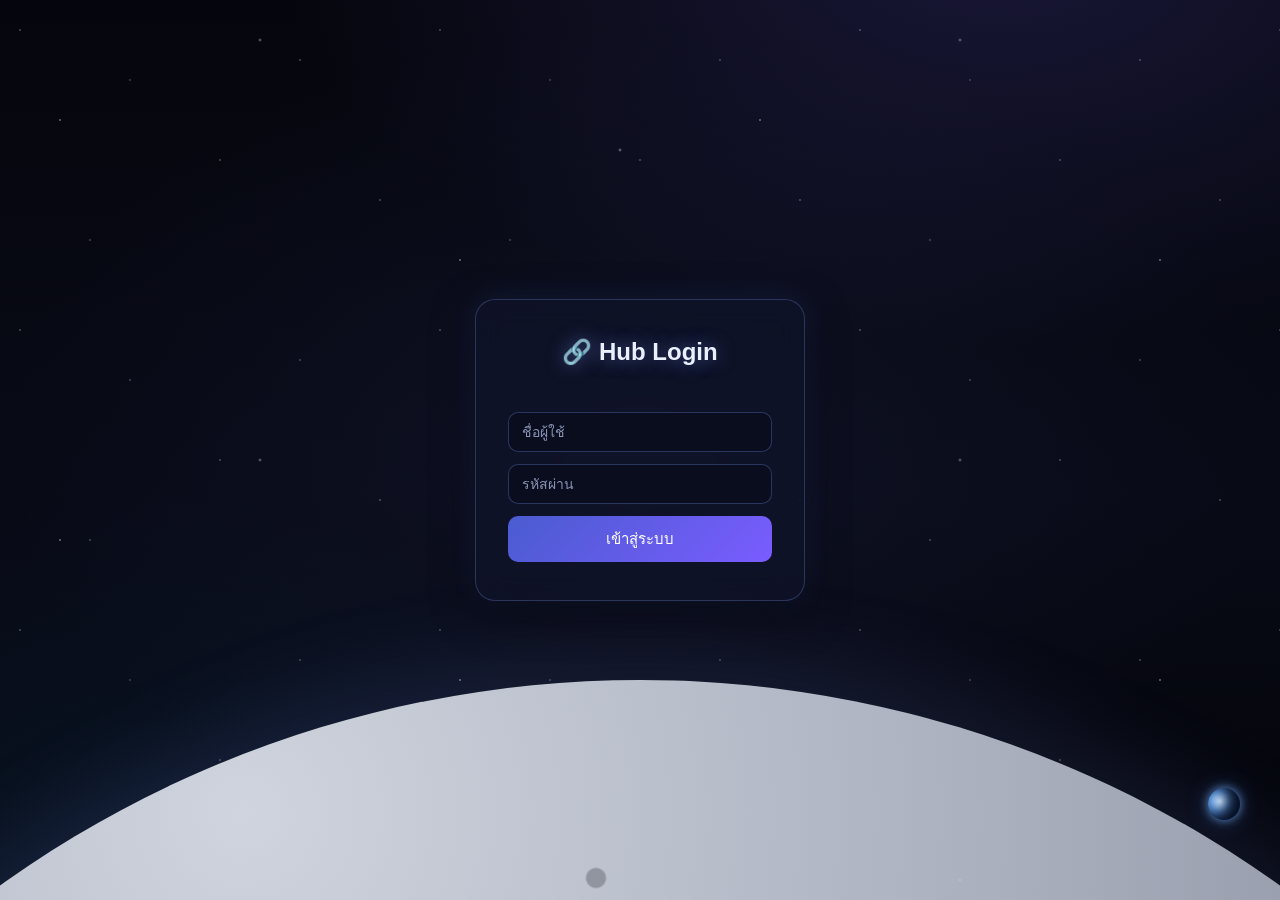
==== admin-users.html @ 7563bb44 "Add files via upload" ====
<!DOCTYPE html>
<html lang="th">
<head>
<meta charset="UTF-8">
<meta name="viewport" content="width=device-width, initial-scale=1.0">
<title>จัดการผู้ใช้ - Hub</title>
<link rel="icon" href="data:image/svg+xml,%3Csvg xmlns='http://www.w3.org/2000/svg' viewBox='0 0 100 100'%3E%3Ctext y='.9em' font-size='90'%3E%F0%9F%94%97%3C/text%3E%3C/svg%3E">
<link rel="stylesheet" href="css/style.css">
</head>
<body>
<div class="topbar">
  <h1>👤 จัดการผู้ใช้</h1>
  <div class="user-info">
    <span id="whoami"></span>
    <a href="hub.html">กลับหน้าหลัก</a>
    <button onclick="logout()">ออกจากระบบ</button>
  </div>
</div>
<div class="container">
  <div class="nav-tabs">
    <a href="admin.html">หมวดหมู่ / ลิงก์</a>
    <a href="admin-users.html" class="active">จัดการผู้ใช้</a>
  </div>

  <div class="admin-section">
    <h3>เพิ่มผู้ใช้ใหม่</h3>
    <div class="form-row">
      <input type="text" id="newUsername" placeholder="ชื่อผู้ใช้">
      <input type="text" id="newPassword" placeholder="รหัสผ่าน">
      <input type="text" id="newDisplayName" placeholder="ชื่อที่แสดง">
      <select id="newRole" onchange="toggleNewCats()">
        <option value="admin">admin</option>
        <option value="user" selected>user</option>
      </select>
      <button class="btn" onclick="addUser()">+ เพิ่มผู้ใช้</button>
    </div>
    <div id="newCatsWrap">
      <div class="cat-hint">เมนูที่ user นี้เห็นในหน้าแรก (ไม่เลือกเลย = เห็นทุกเมนู):</div>
      <div id="newCatsChecks" class="cat-checks"></div>
    </div>
  </div>

  <div class="admin-section">
    <h3>รายชื่อผู้ใช้</h3>
    <table id="userTable">
      <tr><th>ชื่อผู้ใช้</th><th>ชื่อที่แสดง</th><th>สิทธิ์</th><th>เมนูที่เห็น</th><th>รหัสผ่านใหม่</th><th></th></tr>
    </table>
  </div>
</div>

<!-- Modal เลือกเมนูที่ user เห็น -->
<div id="catModal" class="modal-overlay" style="display:none;">
  <div class="modal-box">
    <h3>เมนูที่เห็นในหน้าแรก: <span id="catModalUser" style="color:#ffe14d;"></span></h3>
    <div class="cat-hint">ติ๊กเฉพาะเมนูที่ให้เห็น — ไม่ติ๊กเลย = เห็นทุกเมนู</div>
    <div id="catModalChecks" class="cat-checks"></div>
    <div style="margin-top:18px; text-align:right;">
      <button class="btn" onclick="saveCatModal()">บันทึก</button>
      <button class="btn" style="background:rgba(120,130,150,0.5);" onclick="closeCatModal()">ยกเลิก</button>
    </div>
  </div>
</div>

<script src="js/api.js"></script>
<script>
var session = requireLogin();
if (!session || session.role !== 'admin') {
  alert('หน้านี้สำหรับ admin เท่านั้น');
  window.location.href = 'hub.html';
}
document.getElementById('whoami').textContent = session.displayName + ' (' + session.role + ')';

var allUsers = [];
var allCategories = [];   // ชื่อหมวดทั้งหมด เรียงตาม categoryOrder
var catModalUsername = null;

function loadData() {
  Promise.all([apiGet('getUsers'), apiGet('getLinks')]).then(function (results) {
    var uRes = results[0], lRes = results[1];
    allUsers = (uRes && uRes.success) ? (uRes.data || []) : [];
    allCategories = buildCategoryList((lRes && lRes.success) ? (lRes.data || []) : []);
    buildCatChecks(document.getElementById('newCatsChecks'), []);
    renderUsers();
  });
}
loadData();

function buildCategoryList(links) {
  var order = {};
  var seen = [];
  links.forEach(function (l) {
    if (seen.indexOf(l.category) === -1) { seen.push(l.category); order[l.category] = l.categoryOrder || 0; }
  });
  seen.sort(function (a, b) {
    if (order[a] !== order[b]) return order[a] - order[b];
    return a.localeCompare(b);
  });
  return seen;
}

// สร้าง checkbox หมวดลงใน container (ใช้ DOM ตรงๆ เลี่ยงปัญหา escape ชื่อหมวด)
function buildCatChecks(container, checkedArr) {
  container.innerHTML = '';
  if (!allCategories.length) {
    container.innerHTML = '<span class="cat-hint">ยังไม่มีหมวดในระบบ</span>';
    return;
  }
  allCategories.forEach(function (cat) {
    var label = document.createElement('label');
    label.className = 'cat-check';
    var cb = document.createElement('input');
    cb.type = 'checkbox';
    cb.className = 'cat-cb';
    cb.value = cat;
    if (checkedArr.indexOf(cat) !== -1) cb.checked = true;
    label.appendChild(cb);
    label.appendChild(document.createTextNode(' ' + cat));
    container.appendChild(label);
  });
}

function readChecked(container) {
  var out = [];
  container.querySelectorAll('.cat-cb:checked').forEach(function (cb) { out.push(cb.value); });
  return out;
}

function toggleNewCats() {
  var isUser = document.getElementById('newRole').value === 'user';
  document.getElementById('newCatsWrap').style.display = isUser ? 'block' : 'none';
}

function menuSummary(u) {
  if (u.role === 'admin') return '<span class="cat-hint">ทุกเมนู (admin)</span>';
  var cats = u.allowedCategories || [];
  if (!cats.length) return '<span class="cat-hint">ทุกเมนู</span>';
  return escapeHtml(cats.join(', '));
}

function renderUsers() {
  var table = document.getElementById('userTable');
  table.innerHTML = '<tr><th>ชื่อผู้ใช้</th><th>ชื่อที่แสดง</th><th>สิทธิ์</th><th>เมนูที่เห็น</th><th>รหัสผ่านใหม่</th><th></th></tr>';
  allUsers.forEach(function (u) {
    var menuCell = u.role === 'admin'
      ? menuSummary(u)
      : '<div style="margin-bottom:6px;">' + menuSummary(u) + '</div><button class="btn small" onclick="openCatModal(\'' + escapeAttr(u.username) + '\')">เลือกเมนู</button>';
    var tr = document.createElement('tr');
    tr.innerHTML =
      '<td>' + escapeHtml(u.username) + '</td>' +
      '<td><input type="text" value="' + escapeAttr(u.displayName) + '" onchange="updateUser(\'' + escapeAttr(u.username) + '\',\'displayName\',this.value)"></td>' +
      '<td>' + roleSelect(u.username, u.role) + '</td>' +
      '<td>' + menuCell + '</td>' +
      '<td><input type="text" placeholder="(ไม่เปลี่ยน)" onchange="updateUser(\'' + escapeAttr(u.username) + '\',\'password\',this.value)"></td>' +
      '<td>' + (u.username === session.username ? '' : '<button class="btn small danger" onclick="deleteUser(\'' + escapeAttr(u.username) + '\')">ลบ</button>') + '</td>';
    table.appendChild(tr);
  });
}

function roleSelect(username, current) {
  var roles = ['admin', 'user'];
  var html = '<select onchange="updateUser(\'' + escapeAttr(username) + '\',\'userRole\',this.value)">';
  roles.forEach(function (r) {
    html += '<option value="' + r + '"' + (r === current ? ' selected' : '') + '>' + r + '</option>';
  });
  html += '</select>';
  return html;
}

function addUser() {
  var username = document.getElementById('newUsername').value.trim();
  var password = document.getElementById('newPassword').value.trim();
  var displayName = document.getElementById('newDisplayName').value.trim();
  var role = document.getElementById('newRole').value;
  if (!username || !password) {
    alert('กรอกชื่อผู้ใช้และรหัสผ่าน');
    return;
  }
  var cats = role === 'user' ? readChecked(document.getElementById('newCatsChecks')) : [];
  apiPost('addUser', {
    role: session.role, username: username, password: password,
    displayName: displayName, userRole: role, allowedCategories: cats
  }).then(function (res) {
    if (res.success) {
      document.getElementById('newUsername').value = '';
      document.getElementById('newPassword').value = '';
      document.getElementById('newDisplayName').value = '';
      buildCatChecks(document.getElementById('newCatsChecks'), []);
      loadData();
    } else {
      alert(res.message || 'เพิ่มไม่สำเร็จ');
    }
  });
}

function updateUser(username, field, value) {
  if (field === 'password' && !value) return;
  var payload = { role: session.role, username: username };
  payload[field] = value;
  apiPost('editUser', payload).then(function (res) {
    if (!res.success) alert(res.message || 'แก้ไขไม่สำเร็จ');
    else loadData();
  });
}

function openCatModal(username) {
  var u = allUsers.find(function (x) { return x.username === username; });
  if (!u) return;
  catModalUsername = username;
  document.getElementById('catModalUser').textContent = username;
  buildCatChecks(document.getElementById('catModalChecks'), u.allowedCategories || []);
  document.getElementById('catModal').style.display = 'flex';
}

function closeCatModal() {
  document.getElementById('catModal').style.display = 'none';
  catModalUsername = null;
}

function saveCatModal() {
  if (!catModalUsername) return;
  var cats = readChecked(document.getElementById('catModalChecks'));
  apiPost('editUser', { role: session.role, username: catModalUsername, allowedCategories: cats }).then(function (res) {
    if (res.success) { closeCatModal(); loadData(); }
    else alert(res.message || 'บันทึกไม่สำเร็จ');
  });
}

function deleteUser(username) {
  if (!confirm('ลบผู้ใช้ "' + username + '" ใช่ไหม?')) return;
  apiPost('deleteUser', { role: session.role, username: username }).then(function (res) {
    if (res.success) loadData(); else alert(res.message || 'ลบไม่สำเร็จ');
  });
}

function escapeHtml(s) {
  var div = document.createElement('div');
  div.textContent = s == null ? '' : s;
  return div.innerHTML;
}
function escapeAttr(s) {
  return (s == null ? '' : String(s)).replace(/'/g, "\\'");
}
</script>
</body>
</html>
---- css/style.css ----
* { box-sizing: border-box; }

body {
  margin: 0;
  font-family: 'Segoe UI', 'Tahoma', sans-serif;
  color: #e8ecf5;
  min-height: 100vh;
  position: relative;
  overflow-x: hidden;
  /* ห้วงอวกาศ: ดำ + เนบิวลาม่วง/น้ำเงินจางๆ */
  background:
    radial-gradient(1200px 700px at 78% -8%, rgba(80, 70, 170, 0.28), transparent 60%),
    radial-gradient(1000px 800px at 12% 108%, rgba(30, 90, 150, 0.22), transparent 60%),
    radial-gradient(900px 600px at 50% 50%, rgba(20, 24, 48, 0.55), transparent 70%),
    linear-gradient(180deg, #05060d 0%, #080a16 55%, #04050a 100%);
  background-attachment: fixed;
}

/* ===== ดวงดาว (CSS ล้วน — 2 ชั้น ผ่าน pseudo-element, เบามาก) ===== */
body::before,
body::after {
  content: "";
  position: fixed;
  inset: 0;
  pointer-events: none;
  z-index: 0;
}
/* ชั้นดาวเล็ก ถี่ กระพริบเร็ว */
body::before {
  background-image:
    radial-gradient(1px 1px at 20px 30px, #fff, transparent),
    radial-gradient(1px 1px at 130px 80px, #cfd8ff, transparent),
    radial-gradient(1px 1px at 220px 160px, #fff, transparent),
    radial-gradient(1px 1px at 300px 60px, #e8ecff, transparent),
    radial-gradient(1px 1px at 380px 200px, #fff, transparent),
    radial-gradient(1px 1px at 90px 240px, #d7e0ff, transparent);
  background-repeat: repeat;
  background-size: 420px 300px;
  opacity: 0.7;
  animation: twinkle 4.5s ease-in-out infinite;
}
/* ชั้นดาวใหญ่ ห่าง กระพริบช้า */
body::after {
  background-image:
    radial-gradient(1.6px 1.6px at 60px 120px, #ffffff, transparent),
    radial-gradient(2px 2px at 260px 40px, #bcd0ff, transparent),
    radial-gradient(1.6px 1.6px at 460px 260px, #ffffff, transparent),
    radial-gradient(2px 2px at 620px 150px, #dbe4ff, transparent);
  background-repeat: repeat;
  background-size: 700px 420px;
  opacity: 0.55;
  animation: twinkle 7s ease-in-out infinite reverse;
}
@keyframes twinkle {
  0%, 100% { opacity: 0.35; }
  50%      { opacity: 0.8; }
}

/* ===== ดาวตก (แทรกด้วย JS ใน api.js) ===== */
.shooting-stars {
  position: fixed;
  inset: 0;
  pointer-events: none;
  z-index: 0;
  overflow: hidden;
}
/* ดาวตกแบบสุ่ม — ตำแหน่งเริ่ม/ทิศ/ระยะทาง กำหนดสดๆ ผ่าน CSS variable ที่ api.js สุ่มให้แต่ละดวง */
.shooting-star {
  position: absolute;
  top: var(--sy, 10%);
  left: var(--sx, 60%);
  height: 2px;
  width: 130px;
  background: linear-gradient(90deg, #ffffff, rgba(255, 255, 255, 0));
  border-radius: 2px;
  filter: drop-shadow(0 0 6px rgba(180, 210, 255, 0.9));
  opacity: 0;
  transform: rotate(var(--srot, -42deg));
  animation: shoot-random 1.1s ease-in forwards;
}
@keyframes shoot-random {
  0%   { transform: translate(0, 0) rotate(var(--srot, -42deg)); opacity: 0; }
  8%   { opacity: 1; }
  70%  { opacity: 1; }
  100% { transform: translate(var(--stx, -480px), var(--sty, 420px)) rotate(var(--srot, -42deg)); opacity: 0; }
}

/* อุกกาบาตดวงใหญ่ มีไฟ — โผล่มาสลับกับดาวตกเส้นบางๆ เป็นบางครั้ง */
.shooting-star.fireball {
  height: 5px;
  width: 220px;
  background: linear-gradient(90deg, #fff8e6 0%, #ffcf7a 25%, #ff8a3d 55%, rgba(255, 90, 20, 0) 100%);
  border-radius: 3px;
  filter: drop-shadow(0 0 10px rgba(255, 170, 80, 0.9)) drop-shadow(0 0 24px rgba(255, 110, 40, 0.6));
}
.shooting-star.fireball::before {
  content: "";
  position: absolute;
  left: -5px;
  top: 50%;
  width: 14px;
  height: 14px;
  margin-top: -7px;
  border-radius: 50%;
  background: radial-gradient(circle, #fff8e6 0%, #ffcf7a 40%, #ff6a1e 75%, rgba(255, 90, 20, 0) 100%);
  box-shadow: 0 0 18px 6px rgba(255, 140, 60, 0.85);
}

/* ===== การระเบิดตอนอุกกาบาตชนโลก/ดวงจันทร์ (สร้าง+ลบด้วย JS) ===== */
.impact-boom {
  position: fixed;
  width: 12px;
  height: 12px;
  border-radius: 50%;
  transform: translate(-50%, -50%) scale(0);
  background: radial-gradient(circle, #ffffff 0%, #ffe08a 22%, #ff8a3d 50%, rgba(255, 80, 20, 0) 72%);
  filter: drop-shadow(0 0 14px rgba(255, 150, 60, 0.95));
  z-index: 1;
  pointer-events: none;
  animation: boom 0.75s ease-out forwards;
}
.impact-boom::before {
  content: "";
  position: absolute;
  inset: 0;
  border-radius: 50%;
  border: 2px solid rgba(255, 205, 130, 0.85);
  transform: scale(1);
  animation: boom-ring 0.75s ease-out forwards;
}
@keyframes boom {
  0%   { transform: translate(-50%, -50%) scale(0); opacity: 1; }
  55%  { opacity: 1; }
  100% { transform: translate(-50%, -50%) scale(10); opacity: 0; }
}
@keyframes boom-ring {
  0%   { transform: scale(1); opacity: 0.9; }
  100% { transform: scale(18); opacity: 0; }
}

/* ===== ผิวดวงจันทร์ โค้งเต็มขอบล่าง (earthrise style) ===== */
.moon-surface {
  position: fixed;
  left: 50%;
  bottom: -1980px;               /* วงกลมยักษ์จมลงล่าง เหลือแค่ส่วนโค้งบนโผล่เป็นขอบฟ้า (กินพื้นที่ล่าง ~1/3) */
  width: 2200px;
  height: 2200px;
  transform: translateX(-50%);
  border-radius: 50%;
  z-index: 0;
  pointer-events: none;
  overflow: hidden;
  /* หลุมอุกกาบาต (วางแถบบนของวงกลม = ส่วนที่โผล่พ้นจอ) + เนื้อผิวเทาไล่แสงจากซ้ายบน */
  background:
    radial-gradient(circle at 30% 15.5%, rgba(40,42,52,0.55) 0 26px, rgba(190,194,206,0.28) 27px 32px, transparent 34px),
    radial-gradient(circle at 44% 17.5%, rgba(40,42,52,0.5) 0 40px, rgba(190,194,206,0.25) 41px 47px, transparent 49px),
    radial-gradient(circle at 58% 14.5%, rgba(40,42,52,0.5) 0 20px, rgba(190,194,206,0.28) 21px 25px, transparent 27px),
    radial-gradient(circle at 68% 18%,  rgba(40,42,52,0.45) 0 34px, rgba(190,194,206,0.24) 35px 40px, transparent 42px),
    radial-gradient(circle at 22% 19%,  rgba(40,42,52,0.45) 0 18px, rgba(190,194,206,0.22) 19px 23px, transparent 25px),
    radial-gradient(circle at 50% 21%,  rgba(40,42,52,0.4) 0 30px, rgba(190,194,206,0.2) 31px 36px, transparent 38px),
    radial-gradient(circle at 37% 22.5%,rgba(40,42,52,0.38) 0 14px, transparent 16px),
    radial-gradient(circle at 63% 23%,  rgba(40,42,52,0.36) 0 22px, rgba(190,194,206,0.18) 23px 26px, transparent 28px),
    radial-gradient(circle at 76% 21.5%,rgba(40,42,52,0.34) 0 12px, transparent 14px),
    /* หลุมเพิ่มเติม — ให้ผิวขรุขระขึ้น */
    radial-gradient(circle at 16% 22%,  rgba(40,42,52,0.4) 0 24px, rgba(190,194,206,0.2) 25px 29px, transparent 31px),
    radial-gradient(circle at 84% 24%,  rgba(40,42,52,0.38) 0 28px, rgba(190,194,206,0.18) 29px 33px, transparent 35px),
    radial-gradient(circle at 40% 12%,  rgba(40,42,52,0.42) 0 12px, transparent 14px),
    radial-gradient(circle at 54% 26%,  rgba(40,42,52,0.34) 0 16px, transparent 18px),
    radial-gradient(circle at 28% 25.5%,rgba(40,42,52,0.3) 0 10px, transparent 12px),
    radial-gradient(circle at 71% 26.5%,rgba(40,42,52,0.32) 0 15px, transparent 17px),
    radial-gradient(circle at 48% 9%,   rgba(40,42,52,0.3) 0 9px,  transparent 11px),
    radial-gradient(circle at 20% 13%,  rgba(40,42,52,0.28) 0 8px,  transparent 10px),
    radial-gradient(circle at 66% 11%,  rgba(40,42,52,0.28) 0 7px,  transparent 9px),
    radial-gradient(circle at 32% 6%, #cfd4de 0%, #a9afbd 30%, #7e8494 60%, #4c505d 100%);
  box-shadow: 0 -30px 90px rgba(120, 150, 255, 0.12);  /* ขอบฟ้าเรืองแสงจางๆ */
}
/* ===== โลก ดวงเล็ก เสี้ยวสีฟ้า มุมล่างขวา ===== */
.earth {
  position: fixed;
  bottom: 80px;
  right: 40px;
  width: 32px;
  height: 32px;
  border-radius: 50%;
  z-index: 0;
  pointer-events: none;
  background:
    radial-gradient(circle at 38% 42%, #cfe6ff 0%, #5b93d6 38%, #2f5fa8 70%, #1d3c72 100%);
  /* เสี้ยว: ด้านขวาจมเงามืด + ชั้นบรรยากาศเรืองฟ้า */
  box-shadow:
    inset -11px -4px 13px rgba(3, 8, 22, 0.92),
    0 0 10px rgba(120, 180, 255, 0.7),
    0 0 22px rgba(90, 150, 255, 0.35);
  animation: earthglow 7s ease-in-out infinite;
}
@keyframes earthglow {
  0%, 100% { box-shadow: inset -11px -4px 13px rgba(3,8,22,0.92), 0 0 10px rgba(120,180,255,0.6), 0 0 22px rgba(90,150,255,0.3); }
  50%      { box-shadow: inset -11px -4px 13px rgba(3,8,22,0.92), 0 0 14px rgba(140,195,255,0.8), 0 0 28px rgba(110,165,255,0.45); }
}

/* ทำให้เนื้อหาลอยเหนือชั้นดาว */
.topbar, .container, .login-wrap { position: relative; z-index: 1; }

.topbar {
  display: flex;
  align-items: center;
  justify-content: space-between;
  background: rgba(14, 18, 38, 0.6);
  backdrop-filter: blur(10px);
  border-bottom: 1px solid rgba(120, 150, 255, 0.18);
  color: #fff;
  padding: 14px 20px;
}
.topbar h1 { font-size: 18px; margin: 0; letter-spacing: 0.3px; }
.topbar .user-info { display: flex; align-items: center; gap: 12px; font-size: 14px; }
.topbar a, .topbar button {
  background: rgba(120, 150, 255, 0.15);
  border: 1px solid rgba(140, 170, 255, 0.25);
  color: #e8ecf5;
  padding: 6px 14px;
  border-radius: 8px;
  cursor: pointer;
  font-size: 13px;
  text-decoration: none;
  transition: background .15s, box-shadow .15s, transform .15s;
}
.topbar a:hover, .topbar button:hover {
  background: rgba(120, 150, 255, 0.32);
  box-shadow: 0 0 12px rgba(120, 150, 255, 0.4);
  transform: scale(1.07);
}

/* ปุ่มแฮมเบอร์เกอร์ (มือถือ) — inject ผ่าน api.js */
.topbar-toggle {
  display: none;
  background: rgba(120, 150, 255, 0.15);
  border: 1px solid rgba(140, 170, 255, 0.25);
  color: #e8ecf5;
  font-size: 20px;
  line-height: 1;
  padding: 6px 13px;
  border-radius: 8px;
  cursor: pointer;
  transition: background .15s, transform .15s;
}
.topbar-toggle:hover { background: rgba(120, 150, 255, 0.32); transform: scale(1.07); }

.container { max-width: 1000px; margin: 0 auto; padding: 28px 20px 70px; }

.category-block { margin-bottom: 36px; }
.category-title {
  font-size: 18px;
  font-weight: 700;
  color: #ffe14d;
  border-bottom: 1px dashed rgba(255, 220, 90, 0.45);
  padding-bottom: 8px;
  margin-bottom: 18px;
  text-shadow: 0 0 8px rgba(255, 225, 80, 0.85), 0 0 18px rgba(255, 200, 40, 0.5);
}
/* หน้าแรก: หมวดเรียง 3 คอลัมน์ */
.hub-categories {
  display: grid;
  grid-template-columns: repeat(3, 1fr);
  gap: 20px;
  align-items: start;
}
.hub-categories .category-block { margin-bottom: 0; }
.link-grid {
  display: grid;
  grid-template-columns: repeat(auto-fill, minmax(240px, 1fr));
  gap: 16px;
}
.link-list { display: flex; flex-direction: column; gap: 12px; }
.link-card {
  display: block;
  background: rgba(20, 26, 52, 0.55);
  border: 1px solid rgba(130, 160, 255, 0.28);
  border-radius: 16px;
  padding: 16px 18px;
  text-align: left;
  color: #eaf0ff;
  text-decoration: none;
  backdrop-filter: blur(6px);
  transition: transform .15s, box-shadow .15s, border-color .15s, background .15s;
}
.link-card .link-name { display: block; font-weight: 600; }
.link-card .link-desc {
  display: block;
  margin-top: 5px;
  font-size: 12.5px;
  font-weight: 400;
  color: #a6b0d4;
  line-height: 1.4;
}
.link-card:hover {
  transform: translateY(-4px) scale(1.03);
  background: rgba(40, 52, 100, 0.7);
  border-color: rgba(150, 190, 255, 0.7);
  box-shadow: 0 8px 28px rgba(80, 120, 255, 0.4), 0 0 0 1px rgba(150, 190, 255, 0.25);
}

.login-wrap { min-height: 100vh; display: flex; align-items: center; justify-content: center; }
.login-box {
  background: rgba(16, 20, 42, 0.7);
  border: 1px solid rgba(130, 160, 255, 0.25);
  backdrop-filter: blur(14px);
  padding: 38px 32px;
  border-radius: 20px;
  box-shadow: 0 12px 40px rgba(0, 0, 0, 0.55), 0 0 30px rgba(80, 110, 220, 0.2);
  width: 330px;
}
.login-box h2 { margin-top: 0; text-align: center; color: #eaf0ff; text-shadow: 0 0 18px rgba(120, 150, 255, 0.5); }
.login-box input {
  width: 100%;
  padding: 11px 13px;
  margin-bottom: 12px;
  background: rgba(8, 12, 28, 0.7);
  border: 1px solid rgba(120, 150, 255, 0.3);
  border-radius: 10px;
  font-size: 14px;
  color: #eaf0ff;
}
.login-box input::placeholder { color: #8a93b5; }
.login-box input:focus { outline: none; border-color: rgba(150, 190, 255, 0.8); box-shadow: 0 0 12px rgba(120, 150, 255, 0.4); }
.login-box button {
  width: 100%;
  padding: 11px;
  background: linear-gradient(135deg, #4a5cd0, #7a5cff);
  color: #fff;
  border: none;
  border-radius: 10px;
  font-size: 15px;
  cursor: pointer;
  transition: box-shadow .15s, transform .1s;
}
.login-box button:hover { box-shadow: 0 0 20px rgba(120, 120, 255, 0.6); transform: translateY(-2px) scale(1.03); }
.error-msg { color: #ff8a9c; font-size: 13px; margin-bottom: 10px; min-height: 16px; }

/* ===== เลือกเมนูต่อ user (checkbox หมวด) ===== */
.cat-hint { font-size: 13px; color: #aeb8dd; margin-bottom: 8px; }
.cat-checks { display: flex; flex-wrap: wrap; gap: 8px 16px; }
.cat-check {
  display: inline-flex;
  align-items: center;
  gap: 6px;
  font-size: 14px;
  color: #dbe1f5;
  background: rgba(8, 12, 28, 0.55);
  border: 1px solid rgba(120, 150, 255, 0.25);
  border-radius: 8px;
  padding: 6px 12px;
  cursor: pointer;
}
.cat-check input { accent-color: #7a5cff; cursor: pointer; }

.modal-overlay {
  position: fixed;
  inset: 0;
  z-index: 50;
  background: rgba(4, 6, 14, 0.7);
  backdrop-filter: blur(4px);
  display: flex;
  align-items: center;
  justify-content: center;
  padding: 20px;
}
.modal-box {
  background: rgba(18, 22, 44, 0.96);
  border: 1px solid rgba(130, 160, 255, 0.3);
  border-radius: 18px;
  padding: 26px;
  width: 100%;
  max-width: 520px;
  max-height: 82vh;
  overflow-y: auto;
  box-shadow: 0 16px 50px rgba(0, 0, 0, 0.6);
}
.modal-box h3 { margin-top: 0; color: #eaf0ff; }

.admin-section {
  background: rgba(16, 20, 42, 0.6);
  border: 1px solid rgba(130, 160, 255, 0.2);
  backdrop-filter: blur(8px);
  border-radius: 16px;
  padding: 22px;
  margin-bottom: 24px;
}
.admin-section h3 { margin-top: 0; color: #eaf0ff; }
.form-row { display: flex; gap: 10px; flex-wrap: wrap; margin-bottom: 14px; }
.form-row input, .form-row select {
  padding: 9px 11px;
  background: rgba(8, 12, 28, 0.7);
  border: 1px solid rgba(120, 150, 255, 0.3);
  border-radius: 8px;
  font-size: 14px;
  color: #eaf0ff;
  flex: 1;
  min-width: 140px;
}
.form-row input::placeholder { color: #8a93b5; }
.form-row input:focus, .form-row select:focus { outline: none; border-color: rgba(150, 190, 255, 0.8); }

.btn {
  padding: 9px 16px;
  border: none;
  border-radius: 8px;
  background: linear-gradient(135deg, #4a5cd0, #7a5cff);
  color: #fff;
  cursor: pointer;
  font-size: 14px;
  transition: box-shadow .15s, transform .1s;
}
.btn:hover { box-shadow: 0 0 16px rgba(120, 120, 255, 0.5); transform: translateY(-2px) scale(1.05); }
.btn.danger { background: linear-gradient(135deg, #c0392b, #e05575); }
.btn.danger:hover { box-shadow: 0 0 16px rgba(224, 85, 117, 0.5); }
.btn.small { padding: 5px 11px; font-size: 12px; }
.btn.on { background: linear-gradient(135deg, #2e9e5b, #3fd07a); }
.btn.off { background: rgba(120, 130, 150, 0.5); }
.btn:disabled { opacity: 0.3; cursor: default; }
.btn:disabled:hover { animation: none; transform: none; box-shadow: none; }

table { width: 100%; border-collapse: collapse; font-size: 14px; }
th, td { padding: 9px 10px; border-bottom: 1px solid rgba(130, 160, 255, 0.15); text-align: left; }
th { color: #aeb8dd; font-weight: 600; }
table input {
  background: rgba(8, 12, 28, 0.7);
  border: 1px solid rgba(120, 150, 255, 0.25);
  border-radius: 6px;
  color: #eaf0ff;
  padding: 6px 8px;
  font-size: 13px;
}
table select {
  background: rgba(8, 12, 28, 0.7);
  border: 1px solid rgba(120, 150, 255, 0.25);
  border-radius: 6px;
  color: #eaf0ff;
  padding: 6px 8px;
}

.nav-tabs { display: flex; gap: 8px; margin-bottom: 22px; }
.nav-tabs a {
  padding: 9px 16px;
  border-radius: 10px;
  background: rgba(20, 26, 52, 0.55);
  color: #cfd6f5;
  text-decoration: none;
  font-size: 14px;
  font-weight: 600;
  border: 1px solid rgba(130, 160, 255, 0.25);
  transition: background .15s, box-shadow .15s, transform .15s;
}
.nav-tabs a:hover { transform: scale(1.05); box-shadow: 0 0 14px rgba(120, 150, 255, 0.35); }
.nav-tabs a.active {
  background: linear-gradient(135deg, #4a5cd0, #7a5cff);
  color: #fff;
  box-shadow: 0 0 16px rgba(120, 120, 255, 0.4);
}

.empty-msg { color: #8a93b5; text-align: center; padding: 44px 0; }

/* ===== เอฟเฟกต์ไฟฟ้าช็อต/สายฟ้า ตอนเมาส์ชี้ปุ่ม ===== */
@keyframes electric-zap {
  0%   { box-shadow: 0 0 5px #6ea8ff, 0 0 12px #7a5cff, 0 0 20px #4ad5ff, inset 0 0 6px rgba(150,220,255,0.5); }
  20%  { box-shadow: 0 0 14px #cfe9ff, 0 0 22px #9a7cff, 0 0 34px #4ad5ff, inset 0 0 10px rgba(190,235,255,0.8); }
  40%  { box-shadow: 0 0 4px #6ea8ff, 0 0 9px #7a5cff, 0 0 16px #4ad5ff, inset 0 0 4px rgba(150,220,255,0.4); }
  60%  { box-shadow: 0 0 16px #e6f5ff, 0 0 26px #b39cff, 0 0 40px #6ae0ff, inset 0 0 12px rgba(210,245,255,0.9); }
  80%  { box-shadow: 0 0 7px #6ea8ff, 0 0 14px #7a5cff, 0 0 22px #4ad5ff, inset 0 0 6px rgba(150,220,255,0.5); }
  100% { box-shadow: 0 0 11px #b3e0ff, 0 0 18px #8a6cff, 0 0 28px #4ad5ff, inset 0 0 8px rgba(180,230,255,0.7); }
}
/* ปุ่มลบ (สีแดง) → ไฟลุกสีส้ม */
@keyframes fire-zap {
  0%   { box-shadow: 0 0 6px #ffb347, 0 0 14px #ff7b2e, 0 0 22px #ff4500; }
  25%  { box-shadow: 0 0 14px #ffd27a, 0 0 24px #ff8c3a, 0 0 36px #ff5a1a; }
  50%  { box-shadow: 0 0 5px #ffb347, 0 0 10px #ff6a2e, 0 0 18px #ff3000; }
  75%  { box-shadow: 0 0 16px #ffe0a0, 0 0 28px #ff9d4a, 0 0 42px #ff5a1a; }
  100% { box-shadow: 0 0 9px #ffb347, 0 0 16px #ff7b2e, 0 0 26px #ff4500; }
}
.btn:hover,
.link-card:hover,
.topbar a:hover,
.topbar button:hover,
.topbar-toggle:hover,
.login-box button:hover,
.nav-tabs a:hover {
  animation: electric-zap 0.3s linear infinite;
  border-color: rgba(180, 220, 255, 0.9);
}
.btn.danger:hover { animation: fire-zap 0.28s linear infinite; border-color: rgba(255, 180, 120, 0.9); }

/* แท็บเล็ต: หมวด 2 คอลัมน์ */
@media (max-width: 900px) and (min-width: 641px) {
  .hub-categories { grid-template-columns: repeat(2, 1fr); }
}

/* ===== รองรับมือถือ: เมนูบนยุบเป็นปุ่ม 3 ขีด ===== */
@media (max-width: 640px) {
  .topbar { padding: 12px 16px; position: relative; }
  .topbar h1 { font-size: 16px; }
  .topbar-toggle { display: inline-flex; }

  /* เมนูดรอปดาวน์ — ซ่อนไว้ก่อน กดปุ่ม 3 ขีดค่อยเปิด */
  .topbar .user-info {
    display: none;
    position: absolute;
    top: 100%;
    left: 0;
    right: 0;
    flex-direction: column;
    align-items: stretch;
    gap: 8px;
    background: rgba(12, 16, 34, 0.97);
    backdrop-filter: blur(12px);
    border-bottom: 1px solid rgba(120, 150, 255, 0.2);
    padding: 14px 16px;
    z-index: 20;
  }
  .topbar.open .user-info { display: flex; }
  .topbar .user-info span { text-align: center; padding: 2px 0 6px; color: #aeb8dd; }
  .topbar .user-info a, .topbar .user-info button { text-align: center; padding: 10px; font-size: 14px; }

  .container { padding: 20px 14px 60px; }
  .nav-tabs { overflow-x: auto; -webkit-overflow-scrolling: touch; }
  .nav-tabs a { white-space: nowrap; }
  .link-grid { grid-template-columns: 1fr; }
  .hub-categories { grid-template-columns: 1fr; }
  .form-row { flex-direction: column; }
  .form-row input, .form-row select { min-width: 0; width: 100%; }
  /* ตารางในหน้าจัดการ เลื่อนแนวนอนได้ถ้าล้น */
  .admin-section { overflow-x: auto; }
}

/* เคารพผู้ที่ปิด motion (ไม่ให้ดาว/จันทร์/อาทิตย์ขยับ) */
@media (prefers-reduced-motion: reduce) {
  body::before, body::after, .shooting-star, .earth { animation: none !important; }
  .shooting-star { display: none; }
  /* ปิดไฟฟ้ากะพริบ เหลือแค่เรืองแสงนิ่ง */
  .btn:hover, .link-card:hover, .topbar a:hover, .topbar button:hover,
  .topbar-toggle:hover, .login-box button:hover, .nav-tabs a:hover,
  .btn.danger:hover { animation: none !important; box-shadow: 0 0 16px rgba(120,150,255,0.6) !important; }
}
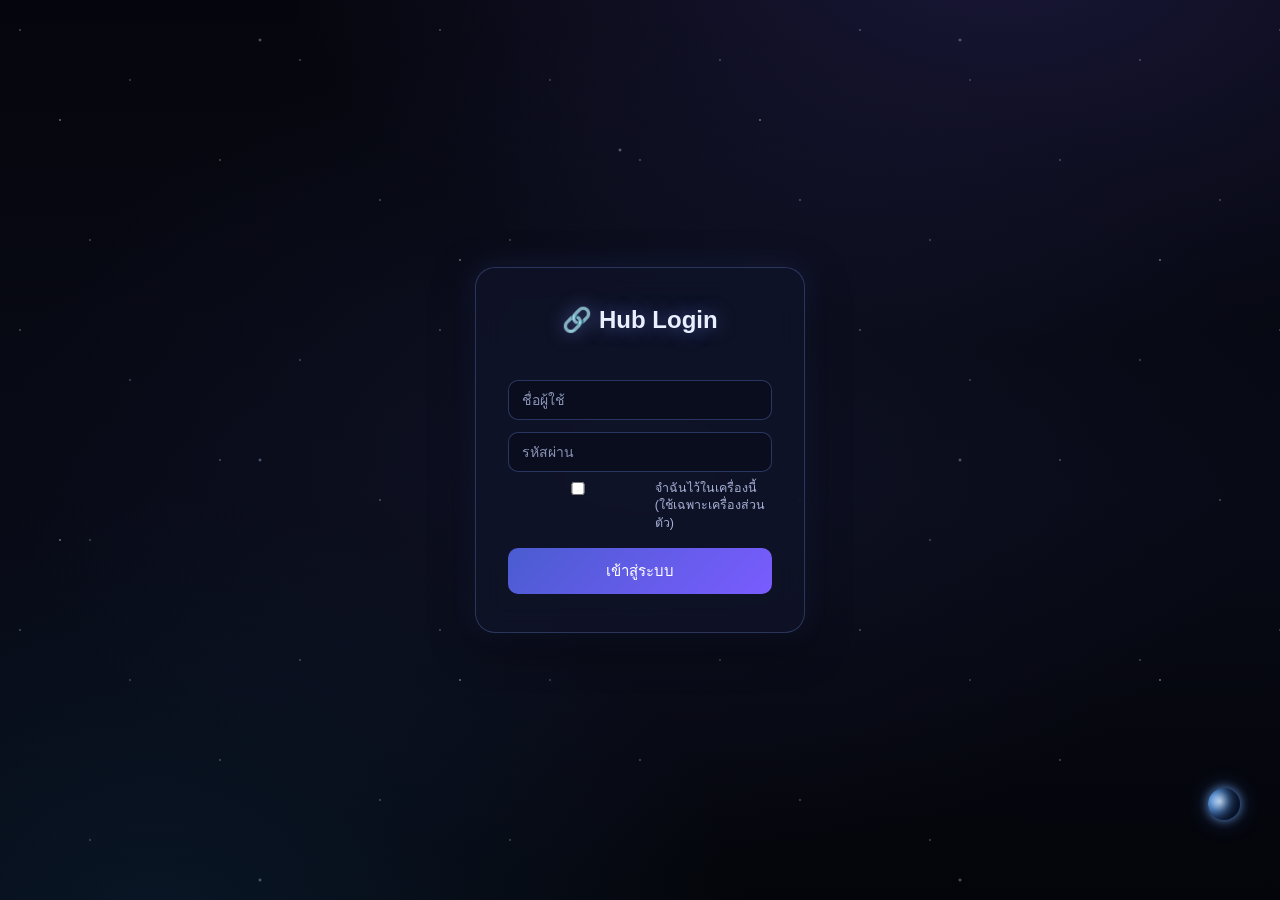
==== commit 9d7f8fbe: "Add files via upload" ====
--- a/admin-users.html
+++ b/admin-users.html
@@ -35,7 +35,7 @@
       <button class="btn" onclick="addUser()">+ เพิ่มผู้ใช้</button>
     </div>
     <div id="newCatsWrap">
-      <div class="cat-hint">เมนูที่ user นี้เห็นในหน้าแรก (ไม่เลือกเลย = เห็นทุกเมนู):</div>
+      <div class="cat-hint">เมนูที่ user นี้เห็นในหน้าแรก (ไม่เลือกเลย = เห็นทุกเมนู) — ติ๊กทั้งหมวด หรือติ๊กเฉพาะลิงก์ย่อยก็ได้:</div>
       <div id="newCatsChecks" class="cat-checks"></div>
     </div>
   </div>
@@ -52,7 +52,7 @@
 <div id="catModal" class="modal-overlay" style="display:none;">
   <div class="modal-box">
     <h3>เมนูที่เห็นในหน้าแรก: <span id="catModalUser" style="color:#ffe14d;"></span></h3>
-    <div class="cat-hint">ติ๊กเฉพาะเมนูที่ให้เห็น — ไม่ติ๊กเลย = เห็นทุกเมนู</div>
+    <div class="cat-hint">ติ๊กทั้งหมวด หรือติ๊กเฉพาะลิงก์ย่อย — ไม่ติ๊กเลย = เห็นทุกเมนู</div>
     <div id="catModalChecks" class="cat-checks"></div>
     <div style="margin-top:18px; text-align:right;">
       <button class="btn" onclick="saveCatModal()">บันทึก</button>
@@ -72,14 +72,16 @@
 
 var allUsers = [];
 var allCategories = [];   // ชื่อหมวดทั้งหมด เรียงตาม categoryOrder
+var allLinksData = [];    // ลิงก์ทั้งหมด (ใช้สร้าง checkbox ย่อยรายลิงก์)
 var catModalUsername = null;
 
 function loadData() {
   Promise.all([apiGet('getUsers'), apiGet('getLinks')]).then(function (results) {
     var uRes = results[0], lRes = results[1];
     allUsers = (uRes && uRes.success) ? (uRes.data || []) : [];
-    allCategories = buildCategoryList((lRes && lRes.success) ? (lRes.data || []) : []);
-    buildCatChecks(document.getElementById('newCatsChecks'), []);
+    allLinksData = (lRes && lRes.success) ? (lRes.data || []) : [];
+    allCategories = buildCategoryList(allLinksData);
+    buildCatChecks(document.getElementById('newCatsChecks'), [], []);
     renderUsers();
   });
 }
@@ -98,31 +100,74 @@
   return seen;
 }
 
-// สร้าง checkbox หมวดลงใน container (ใช้ DOM ตรงๆ เลี่ยงปัญหา escape ชื่อหมวด)
-function buildCatChecks(container, checkedArr) {
+// สร้าง checkbox แบบ 2 ชั้น: ติ๊กทั้งหมวด (.cat-cb) หรือติ๊กเฉพาะลิงก์ย่อย (.link-cb)
+// ติ๊กทั้งหมวด → ล็อกลิงก์ย่อยให้ติ๊กตามและกดแก้ไม่ได้ (ซ้ำซ้อนไม่จำเป็น)
+function buildCatChecks(container, checkedCats, checkedLinkIds) {
   container.innerHTML = '';
   if (!allCategories.length) {
     container.innerHTML = '<span class="cat-hint">ยังไม่มีหมวดในระบบ</span>';
     return;
   }
+  var byCat = {};
+  allLinksData.forEach(function (l) { (byCat[l.category] = byCat[l.category] || []).push(l); });
+
   allCategories.forEach(function (cat) {
-    var label = document.createElement('label');
-    label.className = 'cat-check';
-    var cb = document.createElement('input');
-    cb.type = 'checkbox';
-    cb.className = 'cat-cb';
-    cb.value = cat;
-    if (checkedArr.indexOf(cat) !== -1) cb.checked = true;
-    label.appendChild(cb);
-    label.appendChild(document.createTextNode(' ' + cat));
-    container.appendChild(label);
-  });
-}
-
-function readChecked(container) {
-  var out = [];
-  container.querySelectorAll('.cat-cb:checked').forEach(function (cb) { out.push(cb.value); });
-  return out;
+    var catLinks = (byCat[cat] || []).slice().sort(function (a, b) { return (a.linkOrder || 0) - (b.linkOrder || 0); });
+    var catChecked = checkedCats.indexOf(cat) !== -1;
+
+    var group = document.createElement('div');
+    group.className = 'cat-group';
+
+    var catLabel = document.createElement('label');
+    catLabel.className = 'cat-check cat-check-parent';
+    var catCb = document.createElement('input');
+    catCb.type = 'checkbox';
+    catCb.className = 'cat-cb';
+    catCb.value = cat;
+    catCb.checked = catChecked;
+    catLabel.appendChild(catCb);
+    catLabel.appendChild(document.createTextNode(' ' + cat + ' (ทั้งหมวด)'));
+    group.appendChild(catLabel);
+
+    var linksWrap = document.createElement('div');
+    linksWrap.className = 'link-checks';
+    catLinks.forEach(function (l) {
+      var linkLabel = document.createElement('label');
+      linkLabel.className = 'cat-check link-check-item';
+      var linkCb = document.createElement('input');
+      linkCb.type = 'checkbox';
+      linkCb.className = 'link-cb';
+      linkCb.value = l.id;
+      linkCb.checked = catChecked || checkedLinkIds.indexOf(l.id) !== -1;
+      linkCb.disabled = catChecked;
+      linkLabel.appendChild(linkCb);
+      linkLabel.appendChild(document.createTextNode(' ' + l.name));
+      linksWrap.appendChild(linkLabel);
+    });
+    group.appendChild(linksWrap);
+
+    catCb.addEventListener('change', function () {
+      linksWrap.querySelectorAll('.link-cb').forEach(function (cb) {
+        cb.checked = catCb.checked;
+        cb.disabled = catCb.checked;
+      });
+    });
+
+    container.appendChild(group);
+  });
+}
+
+// อ่านค่าที่ติ๊กไว้ → แยกเป็นหมวดที่เลือกทั้งหมวด กับลิงก์เฉพาะที่เลือกแบบย่อย
+function readSelection(container) {
+  var allowedCategories = [];
+  var allowedLinks = [];
+  container.querySelectorAll('.cat-cb').forEach(function (cb) {
+    if (cb.checked) allowedCategories.push(cb.value);
+  });
+  container.querySelectorAll('.link-cb').forEach(function (cb) {
+    if (cb.checked && !cb.disabled) allowedLinks.push(cb.value);
+  });
+  return { allowedCategories: allowedCategories, allowedLinks: allowedLinks };
 }
 
 function toggleNewCats() {
@@ -133,8 +178,12 @@
 function menuSummary(u) {
   if (u.role === 'admin') return '<span class="cat-hint">ทุกเมนู (admin)</span>';
   var cats = u.allowedCategories || [];
-  if (!cats.length) return '<span class="cat-hint">ทุกเมนู</span>';
-  return escapeHtml(cats.join(', '));
+  var linkIds = u.allowedLinks || [];
+  if (!cats.length && !linkIds.length) return '<span class="cat-hint">ทุกเมนู</span>';
+  var parts = [];
+  if (cats.length) parts.push(escapeHtml(cats.join(', ')));
+  if (linkIds.length) parts.push(linkIds.length + ' ลิงก์เฉพาะ');
+  return parts.join(' + ');
 }
 
 function renderUsers() {
@@ -175,16 +224,17 @@
     alert('กรอกชื่อผู้ใช้และรหัสผ่าน');
     return;
   }
-  var cats = role === 'user' ? readChecked(document.getElementById('newCatsChecks')) : [];
+  var sel = role === 'user' ? readSelection(document.getElementById('newCatsChecks')) : { allowedCategories: [], allowedLinks: [] };
   apiPost('addUser', {
     role: session.role, username: username, password: password,
-    displayName: displayName, userRole: role, allowedCategories: cats
+    displayName: displayName, userRole: role,
+    allowedCategories: sel.allowedCategories, allowedLinks: sel.allowedLinks
   }).then(function (res) {
     if (res.success) {
       document.getElementById('newUsername').value = '';
       document.getElementById('newPassword').value = '';
       document.getElementById('newDisplayName').value = '';
-      buildCatChecks(document.getElementById('newCatsChecks'), []);
+      buildCatChecks(document.getElementById('newCatsChecks'), [], []);
       loadData();
     } else {
       alert(res.message || 'เพิ่มไม่สำเร็จ');
@@ -207,7 +257,7 @@
   if (!u) return;
   catModalUsername = username;
   document.getElementById('catModalUser').textContent = username;
-  buildCatChecks(document.getElementById('catModalChecks'), u.allowedCategories || []);
+  buildCatChecks(document.getElementById('catModalChecks'), u.allowedCategories || [], u.allowedLinks || []);
   document.getElementById('catModal').style.display = 'flex';
 }
 
@@ -218,8 +268,8 @@
 
 function saveCatModal() {
   if (!catModalUsername) return;
-  var cats = readChecked(document.getElementById('catModalChecks'));
-  apiPost('editUser', { role: session.role, username: catModalUsername, allowedCategories: cats }).then(function (res) {
+  var sel = readSelection(document.getElementById('catModalChecks'));
+  apiPost('editUser', { role: session.role, username: catModalUsername, allowedCategories: sel.allowedCategories, allowedLinks: sel.allowedLinks }).then(function (res) {
     if (res.success) { closeCatModal(); loadData(); }
     else alert(res.message || 'บันทึกไม่สำเร็จ');
   });
--- a/css/style.css
+++ b/css/style.css
@@ -138,43 +138,7 @@
   100% { transform: scale(18); opacity: 0; }
 }
 
-/* ===== ผิวดวงจันทร์ โค้งเต็มขอบล่าง (earthrise style) ===== */
-.moon-surface {
-  position: fixed;
-  left: 50%;
-  bottom: -1980px;               /* วงกลมยักษ์จมลงล่าง เหลือแค่ส่วนโค้งบนโผล่เป็นขอบฟ้า (กินพื้นที่ล่าง ~1/3) */
-  width: 2200px;
-  height: 2200px;
-  transform: translateX(-50%);
-  border-radius: 50%;
-  z-index: 0;
-  pointer-events: none;
-  overflow: hidden;
-  /* หลุมอุกกาบาต (วางแถบบนของวงกลม = ส่วนที่โผล่พ้นจอ) + เนื้อผิวเทาไล่แสงจากซ้ายบน */
-  background:
-    radial-gradient(circle at 30% 15.5%, rgba(40,42,52,0.55) 0 26px, rgba(190,194,206,0.28) 27px 32px, transparent 34px),
-    radial-gradient(circle at 44% 17.5%, rgba(40,42,52,0.5) 0 40px, rgba(190,194,206,0.25) 41px 47px, transparent 49px),
-    radial-gradient(circle at 58% 14.5%, rgba(40,42,52,0.5) 0 20px, rgba(190,194,206,0.28) 21px 25px, transparent 27px),
-    radial-gradient(circle at 68% 18%,  rgba(40,42,52,0.45) 0 34px, rgba(190,194,206,0.24) 35px 40px, transparent 42px),
-    radial-gradient(circle at 22% 19%,  rgba(40,42,52,0.45) 0 18px, rgba(190,194,206,0.22) 19px 23px, transparent 25px),
-    radial-gradient(circle at 50% 21%,  rgba(40,42,52,0.4) 0 30px, rgba(190,194,206,0.2) 31px 36px, transparent 38px),
-    radial-gradient(circle at 37% 22.5%,rgba(40,42,52,0.38) 0 14px, transparent 16px),
-    radial-gradient(circle at 63% 23%,  rgba(40,42,52,0.36) 0 22px, rgba(190,194,206,0.18) 23px 26px, transparent 28px),
-    radial-gradient(circle at 76% 21.5%,rgba(40,42,52,0.34) 0 12px, transparent 14px),
-    /* หลุมเพิ่มเติม — ให้ผิวขรุขระขึ้น */
-    radial-gradient(circle at 16% 22%,  rgba(40,42,52,0.4) 0 24px, rgba(190,194,206,0.2) 25px 29px, transparent 31px),
-    radial-gradient(circle at 84% 24%,  rgba(40,42,52,0.38) 0 28px, rgba(190,194,206,0.18) 29px 33px, transparent 35px),
-    radial-gradient(circle at 40% 12%,  rgba(40,42,52,0.42) 0 12px, transparent 14px),
-    radial-gradient(circle at 54% 26%,  rgba(40,42,52,0.34) 0 16px, transparent 18px),
-    radial-gradient(circle at 28% 25.5%,rgba(40,42,52,0.3) 0 10px, transparent 12px),
-    radial-gradient(circle at 71% 26.5%,rgba(40,42,52,0.32) 0 15px, transparent 17px),
-    radial-gradient(circle at 48% 9%,   rgba(40,42,52,0.3) 0 9px,  transparent 11px),
-    radial-gradient(circle at 20% 13%,  rgba(40,42,52,0.28) 0 8px,  transparent 10px),
-    radial-gradient(circle at 66% 11%,  rgba(40,42,52,0.28) 0 7px,  transparent 9px),
-    radial-gradient(circle at 32% 6%, #cfd4de 0%, #a9afbd 30%, #7e8494 60%, #4c505d 100%);
-  box-shadow: 0 -30px 90px rgba(120, 150, 255, 0.12);  /* ขอบฟ้าเรืองแสงจางๆ */
-}
-/* ===== โลก ดวงเล็ก เสี้ยวสีฟ้า มุมล่างขวา ===== */
+/* ===== โลก ดวงเล็ก เสี้ยวสีฟ้า มุมล่างขวา หมุนช้าๆ ===== */
 .earth {
   position: fixed;
   bottom: 80px;
@@ -191,11 +155,15 @@
     inset -11px -4px 13px rgba(3, 8, 22, 0.92),
     0 0 10px rgba(120, 180, 255, 0.7),
     0 0 22px rgba(90, 150, 255, 0.35);
-  animation: earthglow 7s ease-in-out infinite;
+  animation: earthglow 7s ease-in-out infinite, earthspin 90s linear infinite;
 }
 @keyframes earthglow {
   0%, 100% { box-shadow: inset -11px -4px 13px rgba(3,8,22,0.92), 0 0 10px rgba(120,180,255,0.6), 0 0 22px rgba(90,150,255,0.3); }
   50%      { box-shadow: inset -11px -4px 13px rgba(3,8,22,0.92), 0 0 14px rgba(140,195,255,0.8), 0 0 28px rgba(110,165,255,0.45); }
+}
+@keyframes earthspin {
+  from { transform: rotate(0deg); }
+  to   { transform: rotate(360deg); }
 }
 
 /* ทำให้เนื้อหาลอยเหนือชั้นดาว */
@@ -257,6 +225,56 @@
   margin-bottom: 18px;
   text-shadow: 0 0 8px rgba(255, 225, 80, 0.85), 0 0 18px rgba(255, 200, 40, 0.5);
 }
+/* ช่องค้นหาลิงก์ */
+.search-wrap {
+  position: relative;
+  max-width: 520px;
+  margin: 0 auto 30px;
+}
+.search-box {
+  width: 100%;
+  padding: 13px 44px 13px 44px;
+  font-size: 15px;
+  color: #eaf0ff;
+  background: rgba(16, 20, 42, 0.65);
+  border: 1px solid rgba(130, 160, 255, 0.3);
+  border-radius: 30px;
+  backdrop-filter: blur(10px);
+  transition: border-color .15s, box-shadow .15s;
+}
+.search-box::placeholder { color: #8a93b5; }
+.search-box:focus {
+  outline: none;
+  border-color: rgba(150, 190, 255, 0.8);
+  box-shadow: 0 0 18px rgba(120, 150, 255, 0.45);
+}
+.search-icon {
+  position: absolute;
+  left: 16px;
+  top: 50%;
+  transform: translateY(-50%);
+  font-size: 15px;
+  opacity: 0.7;
+  pointer-events: none;
+}
+.search-clear {
+  display: none;
+  position: absolute;
+  right: 12px;
+  top: 50%;
+  transform: translateY(-50%);
+  width: 22px;
+  height: 22px;
+  align-items: center;
+  justify-content: center;
+  border-radius: 50%;
+  font-size: 12px;
+  color: #cfd6f5;
+  background: rgba(120, 150, 255, 0.25);
+  cursor: pointer;
+}
+.search-clear:hover { background: rgba(120, 150, 255, 0.45); }
+
 /* หน้าแรก: หมวดเรียง 3 คอลัมน์ */
 .hub-categories {
   display: grid;
@@ -272,17 +290,50 @@
 }
 .link-list { display: flex; flex-direction: column; gap: 12px; }
 .link-card {
-  display: block;
+  display: flex;
+  align-items: center;
+  gap: 13px;
   background: rgba(20, 26, 52, 0.55);
   border: 1px solid rgba(130, 160, 255, 0.28);
   border-radius: 16px;
-  padding: 16px 18px;
+  padding: 14px 16px;
   text-align: left;
   color: #eaf0ff;
   text-decoration: none;
   backdrop-filter: blur(6px);
   transition: transform .15s, box-shadow .15s, border-color .15s, background .15s;
 }
+.link-card .link-icon {
+  position: relative;
+  flex: 0 0 auto;
+  width: 42px;
+  height: 42px;
+  display: flex;
+  align-items: center;
+  justify-content: center;
+  font-size: 21px;
+  border-radius: 12px;
+  background: radial-gradient(circle at 35% 30%, rgba(120, 150, 255, 0.35), rgba(30, 40, 80, 0.6));
+  border: 1px solid rgba(150, 180, 255, 0.3);
+  box-shadow: 0 0 14px rgba(90, 120, 255, 0.25), inset 0 0 10px rgba(150, 180, 255, 0.15);
+}
+/* badge กุญแจ มุมขวาบนของวงกลมไอคอน — บอกว่าเว็บปลายทางต้อง login ก่อนเข้าใช้ */
+.login-badge {
+  position: absolute;
+  top: -6px;
+  right: -6px;
+  width: 18px;
+  height: 18px;
+  display: flex;
+  align-items: center;
+  justify-content: center;
+  font-size: 10px;
+  border-radius: 50%;
+  background: radial-gradient(circle, #fff2c4 0%, #ffcf5c 55%, #e8a716 100%);
+  border: 1px solid rgba(255, 240, 200, 0.8);
+  box-shadow: 0 0 6px rgba(255, 200, 80, 0.8);
+}
+.link-card .link-text { min-width: 0; flex: 1; }
 .link-card .link-name { display: block; font-weight: 600; }
 .link-card .link-desc {
   display: block;
@@ -335,10 +386,27 @@
 }
 .login-box button:hover { box-shadow: 0 0 20px rgba(120, 120, 255, 0.6); transform: translateY(-2px) scale(1.03); }
 .error-msg { color: #ff8a9c; font-size: 13px; margin-bottom: 10px; min-height: 16px; }
-
-/* ===== เลือกเมนูต่อ user (checkbox หมวด) ===== */
+.remember-check {
+  display: flex;
+  align-items: flex-start;
+  gap: 8px;
+  font-size: 12.5px;
+  color: #a6b0d4;
+  margin: -4px 0 16px;
+  cursor: pointer;
+  line-height: 1.4;
+}
+.remember-check input { accent-color: #7a5cff; cursor: pointer; margin-top: 2px; }
+
+/* ===== เลือกเมนูต่อ user (checkbox หมวด + ลิงก์ย่อย) ===== */
 .cat-hint { font-size: 13px; color: #aeb8dd; margin-bottom: 8px; }
-.cat-checks { display: flex; flex-wrap: wrap; gap: 8px 16px; }
+.cat-checks { display: flex; flex-direction: column; gap: 10px; }
+.cat-group {
+  border: 1px solid rgba(120, 150, 255, 0.18);
+  border-radius: 10px;
+  padding: 8px 10px;
+  background: rgba(8, 12, 28, 0.3);
+}
 .cat-check {
   display: inline-flex;
   align-items: center;
@@ -352,6 +420,21 @@
   cursor: pointer;
 }
 .cat-check input { accent-color: #7a5cff; cursor: pointer; }
+/* ใช้ในต้นไม้ checkbox หมวด/ลิงก์ย่อย — อยู่ใน .cat-group ที่มีกล่องของตัวเองแล้ว เลยตัดกล่องซ้อนออก */
+.cat-check-parent, .link-check-item {
+  background: none;
+  border: none;
+  padding: 0;
+}
+.cat-check-parent { font-weight: 700; color: #ffe14d; }
+.link-checks {
+  display: flex;
+  flex-wrap: wrap;
+  gap: 6px 14px;
+  margin: 6px 0 2px 22px;
+}
+.link-check-item { font-size: 13px; color: #c3cbe8; }
+.link-check-item input:disabled { accent-color: #5a5f75; cursor: default; }
 
 .modal-overlay {
   position: fixed;
@@ -386,6 +469,21 @@
   margin-bottom: 24px;
 }
 .admin-section h3 { margin-top: 0; color: #eaf0ff; }
+
+/* ===== ลากย้ายหมวด (drag & drop) ===== */
+.drag-handle {
+  display: inline-block;
+  cursor: grab;
+  font-size: 18px;
+  color: #8a93b5;
+  padding: 0 4px;
+  user-select: none;
+}
+.drag-handle:active { cursor: grabbing; }
+.cat-drag { transition: border-color .15s, box-shadow .15s, opacity .15s; }
+.cat-drag.dragging { opacity: 0.4; }
+.cat-drag.drag-over { border-color: rgba(255, 225, 77, 0.8); box-shadow: 0 0 0 2px rgba(255, 225, 77, 0.35); }
+
 .form-row { display: flex; gap: 10px; flex-wrap: wrap; margin-bottom: 14px; }
 .form-row input, .form-row select {
   padding: 9px 11px;
@@ -459,22 +557,36 @@
 
 .empty-msg { color: #8a93b5; text-align: center; padding: 44px 0; }
 
-/* ===== เอฟเฟกต์ไฟฟ้าช็อต/สายฟ้า ตอนเมาส์ชี้ปุ่ม ===== */
-@keyframes electric-zap {
-  0%   { box-shadow: 0 0 5px #6ea8ff, 0 0 12px #7a5cff, 0 0 20px #4ad5ff, inset 0 0 6px rgba(150,220,255,0.5); }
-  20%  { box-shadow: 0 0 14px #cfe9ff, 0 0 22px #9a7cff, 0 0 34px #4ad5ff, inset 0 0 10px rgba(190,235,255,0.8); }
-  40%  { box-shadow: 0 0 4px #6ea8ff, 0 0 9px #7a5cff, 0 0 16px #4ad5ff, inset 0 0 4px rgba(150,220,255,0.4); }
-  60%  { box-shadow: 0 0 16px #e6f5ff, 0 0 26px #b39cff, 0 0 40px #6ae0ff, inset 0 0 12px rgba(210,245,255,0.9); }
-  80%  { box-shadow: 0 0 7px #6ea8ff, 0 0 14px #7a5cff, 0 0 22px #4ad5ff, inset 0 0 6px rgba(150,220,255,0.5); }
-  100% { box-shadow: 0 0 11px #b3e0ff, 0 0 18px #8a6cff, 0 0 28px #4ad5ff, inset 0 0 8px rgba(180,230,255,0.7); }
-}
-/* ปุ่มลบ (สีแดง) → ไฟลุกสีส้ม */
-@keyframes fire-zap {
-  0%   { box-shadow: 0 0 6px #ffb347, 0 0 14px #ff7b2e, 0 0 22px #ff4500; }
-  25%  { box-shadow: 0 0 14px #ffd27a, 0 0 24px #ff8c3a, 0 0 36px #ff5a1a; }
-  50%  { box-shadow: 0 0 5px #ffb347, 0 0 10px #ff6a2e, 0 0 18px #ff3000; }
-  75%  { box-shadow: 0 0 16px #ffe0a0, 0 0 28px #ff9d4a, 0 0 42px #ff5a1a; }
-  100% { box-shadow: 0 0 9px #ffb347, 0 0 16px #ff7b2e, 0 0 26px #ff4500; }
+/* ===== เอฟเฟกต์ตอนเมาส์ชี้ปุ่ม: ฝูงดาวพุ่งเข้าหาปุ่ม (ไม่กระพริบ) ===== */
+.btn, .link-card, .topbar a, .topbar button, .topbar-toggle, .login-box button, .nav-tabs a {
+  position: relative;
+}
+.btn::after, .link-card::after, .topbar a::after, .topbar button::after,
+.topbar-toggle::after, .login-box button::after, .nav-tabs a::after {
+  content: "";
+  position: absolute;
+  inset: -34px;
+  pointer-events: none;
+  opacity: 0;
+  background-repeat: no-repeat;
+  background-size: 5px 5px;
+  background-image:
+    radial-gradient(circle, #ffffff 0 2px, transparent 3px),
+    radial-gradient(circle, #cfe0ff 0 2px, transparent 3px),
+    radial-gradient(circle, #ffffff 0 2px, transparent 3px),
+    radial-gradient(circle, #cfe0ff 0 2px, transparent 3px),
+    radial-gradient(circle, #ffffff 0 2px, transparent 3px),
+    radial-gradient(circle, #cfe0ff 0 2px, transparent 3px);
+  background-position: 8% 12%, 90% 15%, 12% 85%, 88% 88%, 50% 4%, 50% 96%;
+}
+.btn:hover::after, .link-card:hover::after, .topbar a:hover::after, .topbar button:hover::after,
+.topbar-toggle:hover::after, .login-box button:hover::after, .nav-tabs a:hover::after {
+  animation: starswarm 0.55s ease-out forwards;
+}
+@keyframes starswarm {
+  0%   { opacity: 0; transform: scale(1.9); }
+  35%  { opacity: 1; }
+  100% { opacity: 0; transform: scale(0.25); }
 }
 .btn:hover,
 .link-card:hover,
@@ -483,10 +595,19 @@
 .topbar-toggle:hover,
 .login-box button:hover,
 .nav-tabs a:hover {
-  animation: electric-zap 0.3s linear infinite;
   border-color: rgba(180, 220, 255, 0.9);
-}
-.btn.danger:hover { animation: fire-zap 0.28s linear infinite; border-color: rgba(255, 180, 120, 0.9); }
+  box-shadow: 0 0 16px rgba(120, 150, 255, 0.5);
+}
+.btn.danger:hover { border-color: rgba(255, 180, 120, 0.9); box-shadow: 0 0 16px rgba(255, 140, 70, 0.5); }
+
+/* ===== ชี้ปุ่มไหน เบลอปุ่มอื่นที่เหลือในกลุ่มเดียวกัน (โฟกัสตัวที่ชี้) ===== */
+body:has(.link-card:hover) .link-card:not(:hover) {
+  filter: blur(2.5px);
+  opacity: 0.5;
+}
+.link-card {
+  transition: filter .18s, opacity .18s, transform .15s, box-shadow .15s, border-color .15s, background .15s;
+}
 
 /* แท็บเล็ต: หมวด 2 คอลัมน์ */
 @media (max-width: 900px) and (min-width: 641px) {
@@ -495,25 +616,22 @@
 
 /* ===== รองรับมือถือ: เมนูบนยุบเป็นปุ่ม 3 ขีด ===== */
 @media (max-width: 640px) {
-  .topbar { padding: 12px 16px; position: relative; }
+  .topbar { padding: 12px 16px; position: relative; flex-wrap: wrap; }
   .topbar h1 { font-size: 16px; }
   .topbar-toggle { display: inline-flex; }
 
-  /* เมนูดรอปดาวน์ — ซ่อนไว้ก่อน กดปุ่ม 3 ขีดค่อยเปิด */
+  /* เมนูดรอปดาวน์ — อยู่ใน flow ปกติ (ไม่ absolute) ดันเนื้อหาด้านล่างลง กันทับกับ search box/หมวดหมู่ */
   .topbar .user-info {
     display: none;
-    position: absolute;
-    top: 100%;
-    left: 0;
-    right: 0;
+    position: static;
+    width: 100%;
+    order: 99;
     flex-direction: column;
     align-items: stretch;
     gap: 8px;
-    background: rgba(12, 16, 34, 0.97);
-    backdrop-filter: blur(12px);
-    border-bottom: 1px solid rgba(120, 150, 255, 0.2);
-    padding: 14px 16px;
-    z-index: 20;
+    margin-top: 12px;
+    padding-top: 12px;
+    border-top: 1px solid rgba(120, 150, 255, 0.2);
   }
   .topbar.open .user-info { display: flex; }
   .topbar .user-info span { text-align: center; padding: 2px 0 6px; color: #aeb8dd; }
@@ -534,8 +652,11 @@
 @media (prefers-reduced-motion: reduce) {
   body::before, body::after, .shooting-star, .earth { animation: none !important; }
   .shooting-star { display: none; }
-  /* ปิดไฟฟ้ากะพริบ เหลือแค่เรืองแสงนิ่ง */
-  .btn:hover, .link-card:hover, .topbar a:hover, .topbar button:hover,
-  .topbar-toggle:hover, .login-box button:hover, .nav-tabs a:hover,
-  .btn.danger:hover { animation: none !important; box-shadow: 0 0 16px rgba(120,150,255,0.6) !important; }
-}
+  /* ปิดฝูงดาวพุ่ง + เบลอปุ่มอื่น เหลือแค่เรืองแสงนิ่ง */
+  .btn:hover::after, .link-card:hover::after, .topbar a:hover::after, .topbar button:hover::after,
+  .topbar-toggle:hover::after, .login-box button:hover::after, .nav-tabs a:hover::after {
+    animation: none !important;
+    opacity: 0 !important;
+  }
+  body:has(.link-card:hover) .link-card:not(:hover) { filter: none !important; opacity: 1 !important; }
+}
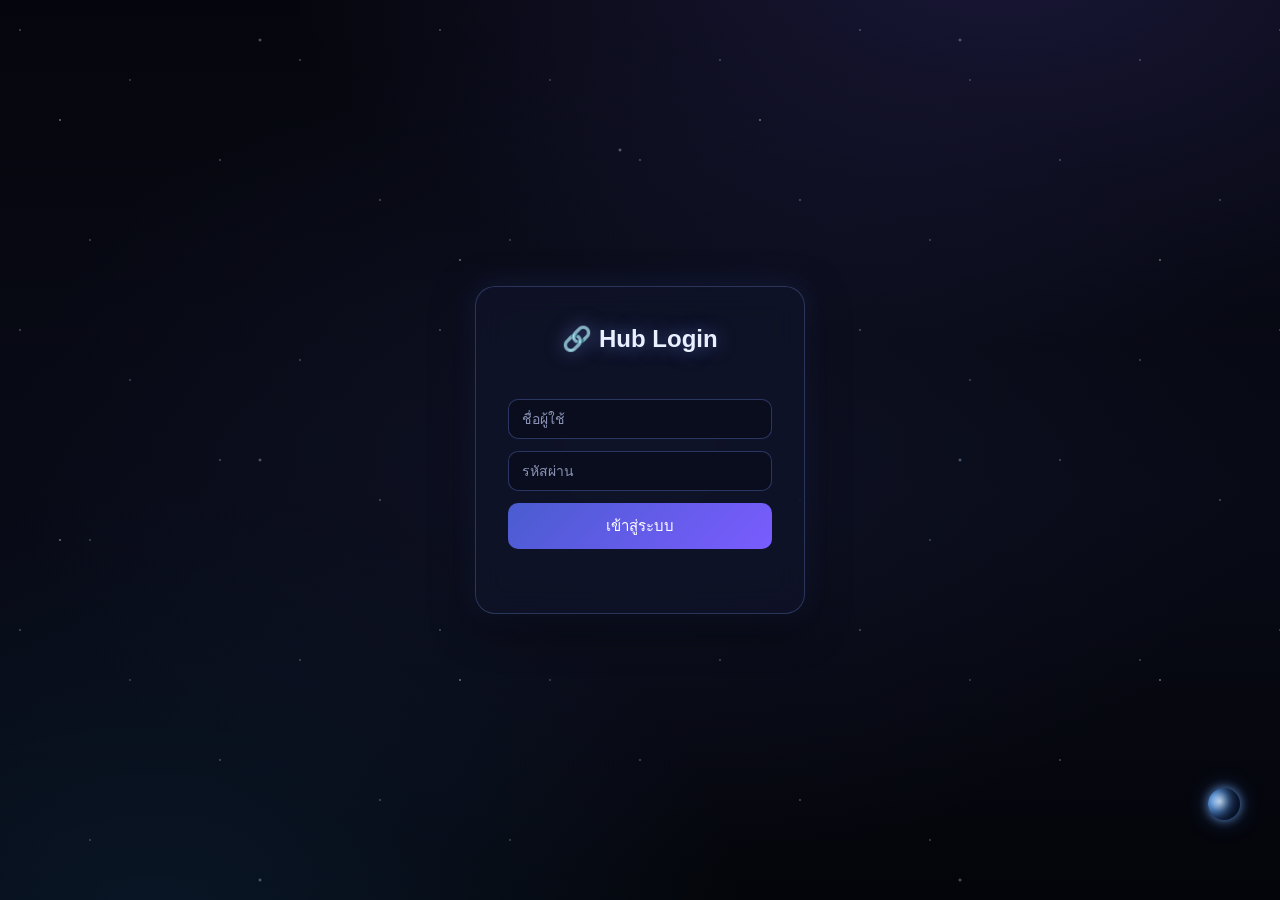
==== commit 243b11af: "Add files via upload" ====
--- a/admin-users.html
+++ b/admin-users.html
@@ -74,14 +74,23 @@
 var allCategories = [];   // ชื่อหมวดทั้งหมด เรียงตาม categoryOrder
 var allLinksData = [];    // ลิงก์ทั้งหมด (ใช้สร้าง checkbox ย่อยรายลิงก์)
 var catModalUsername = null;
+var isFirstLoad = true;   // โชว์สปินเนอร์+% แค่ตอนโหลดหน้าครั้งแรก
 
 function loadData() {
+  var progress = null;
+  if (isFirstLoad) {
+    document.getElementById('userTable').innerHTML =
+      '<tr><td colspan="6"><div class="loading-box"><div class="spinner"></div><p class="loading-pct" id="loadingPctUsers">0%</p><p class="loading-text">กำลังโหลด...</p></div></td></tr>';
+    progress = startFakeProgress(document.getElementById('loadingPctUsers'));
+  }
   Promise.all([apiGet('getUsers'), apiGet('getLinks')]).then(function (results) {
     var uRes = results[0], lRes = results[1];
     allUsers = (uRes && uRes.success) ? (uRes.data || []) : [];
     allLinksData = (lRes && lRes.success) ? (lRes.data || []) : [];
     allCategories = buildCategoryList(allLinksData);
     buildCatChecks(document.getElementById('newCatsChecks'), [], []);
+    if (progress) progress.finish();
+    isFirstLoad = false;
     renderUsers();
   });
 }
--- a/css/style.css
+++ b/css/style.css
@@ -386,17 +386,24 @@
 }
 .login-box button:hover { box-shadow: 0 0 20px rgba(120, 120, 255, 0.6); transform: translateY(-2px) scale(1.03); }
 .error-msg { color: #ff8a9c; font-size: 13px; margin-bottom: 10px; min-height: 16px; }
-.remember-check {
-  display: flex;
-  align-items: flex-start;
-  gap: 8px;
-  font-size: 12.5px;
-  color: #a6b0d4;
-  margin: -4px 0 16px;
-  cursor: pointer;
-  line-height: 1.4;
-}
-.remember-check input { accent-color: #7a5cff; cursor: pointer; margin-top: 2px; }
+/* ===== ปุ่มตอนกำลังทำงาน (ใช้ @keyframes spin ตัวเดียวกับสปินเนอร์ใหญ่ ไม่ต้องสร้างใหม่) ===== */
+.login-box button:disabled { cursor: progress; opacity: .9; }
+.login-box button:disabled:hover { box-shadow: none; transform: none; }
+.login-box button:disabled::after { display: none; }   /* ปิดเอฟเฟกต์ฝูงดาวตอน hover ระหว่างรอ */
+.btn-spin {
+  display: inline-block;
+  width: 14px;
+  height: 14px;
+  margin-right: 8px;
+  vertical-align: -2px;
+  border-radius: 50%;
+  border: 2px solid rgba(255, 255, 255, 0.35);
+  border-top-color: #fff;
+  animation: spin .7s linear infinite;
+}
+/* ข้อความบอกว่าเซิร์ฟเวอร์ช้า ไม่ใช่ error (สีเหลืองอ่อน คนละสีกับ .error-msg) */
+.hint-msg { color: #ffe14d; font-size: 12.5px; margin-top: 10px; text-align: center; min-height: 16px; line-height: 1.5; }
+
 
 /* ===== เลือกเมนูต่อ user (checkbox หมวด + ลิงก์ย่อย) ===== */
 .cat-hint { font-size: 13px; color: #aeb8dd; margin-bottom: 8px; }
@@ -484,6 +491,12 @@
 .cat-drag.dragging { opacity: 0.4; }
 .cat-drag.drag-over { border-color: rgba(255, 225, 77, 0.8); box-shadow: 0 0 0 2px rgba(255, 225, 77, 0.35); }
 
+/* ===== ลากย้ายลิงก์ระหว่างหมวด/จัดลำดับ ===== */
+.link-drag { transition: background-color .12s, opacity .15s; }
+.link-drag.dragging { opacity: 0.35; }
+.link-drag.drag-over { background-color: rgba(255, 225, 77, 0.12); box-shadow: inset 0 2px 0 rgba(255, 225, 77, 0.8); }
+.link-drag .drag-handle { font-size: 15px; padding: 0 2px; }
+
 .form-row { display: flex; gap: 10px; flex-wrap: wrap; margin-bottom: 14px; }
 .form-row input, .form-row select {
   padding: 9px 11px;
@@ -556,6 +569,61 @@
 }
 
 .empty-msg { color: #8a93b5; text-align: center; padding: 44px 0; }
+
+/* ===== หน้ากำลังโหลด: วงแหวนหมุน + เลข % ใหญ่ตรงกลางจอ (startFakeProgress ใน api.js) ===== */
+.loading-box {
+  position: fixed;
+  inset: 0;
+  display: grid;
+  grid-template-rows: auto auto;
+  row-gap: 28px;
+  justify-items: center;
+  align-content: center;
+  z-index: 999;
+  padding: 20px;
+  background: radial-gradient(ellipse at center, rgba(20, 16, 50, 0.55) 0%, rgba(6, 7, 20, 0.88) 70%);
+  backdrop-filter: blur(6px);
+  animation: loadingFadeIn 0.25s ease;
+}
+@keyframes loadingFadeIn { from { opacity: 0; } to { opacity: 1; } }
+/* วงแหวนกับเลข % ซ้อนอยู่ตำแหน่งเดียวกัน (grid-area เดียวกัน) กลายเป็นวงแหวนตัวเลขวงเดียว */
+.loading-box .spinner,
+.loading-box .loading-pct {
+  grid-row: 1;
+  grid-column: 1;
+}
+.spinner {
+  width: 190px;
+  height: 190px;
+  border-radius: 50%;
+  border: 6px solid rgba(120, 150, 255, 0.15);
+  border-top-color: #7a5cff;
+  border-right-color: #ff5cd6;
+  animation: spin 1.1s cubic-bezier(0.6, 0.1, 0.4, 0.9) infinite;
+  box-shadow: 0 0 40px rgba(120, 92, 255, 0.45), inset 0 0 30px rgba(120, 92, 255, 0.15);
+}
+@keyframes spin { to { transform: rotate(360deg); } }
+.loading-pct {
+  align-self: center;
+  justify-self: center;
+  font-size: 64px;
+  font-weight: 800;
+  color: #ffe14d;
+  margin: 0;
+  font-variant-numeric: tabular-nums;
+  text-shadow: 0 0 18px rgba(255, 225, 80, 0.75), 0 0 46px rgba(255, 225, 80, 0.35);
+  animation: pctPulse 1.6s ease-in-out infinite;
+}
+@keyframes pctPulse {
+  0%, 100% { transform: scale(1); }
+  50% { transform: scale(1.05); }
+}
+.loading-text {
+  margin: 0;
+  color: #cfd6ff;
+  font-size: 18px;
+  letter-spacing: 1px;
+}
 
 /* ===== เอฟเฟกต์ตอนเมาส์ชี้ปุ่ม: ฝูงดาวพุ่งเข้าหาปุ่ม (ไม่กระพริบ) ===== */
 .btn, .link-card, .topbar a, .topbar button, .topbar-toggle, .login-box button, .nav-tabs a {
